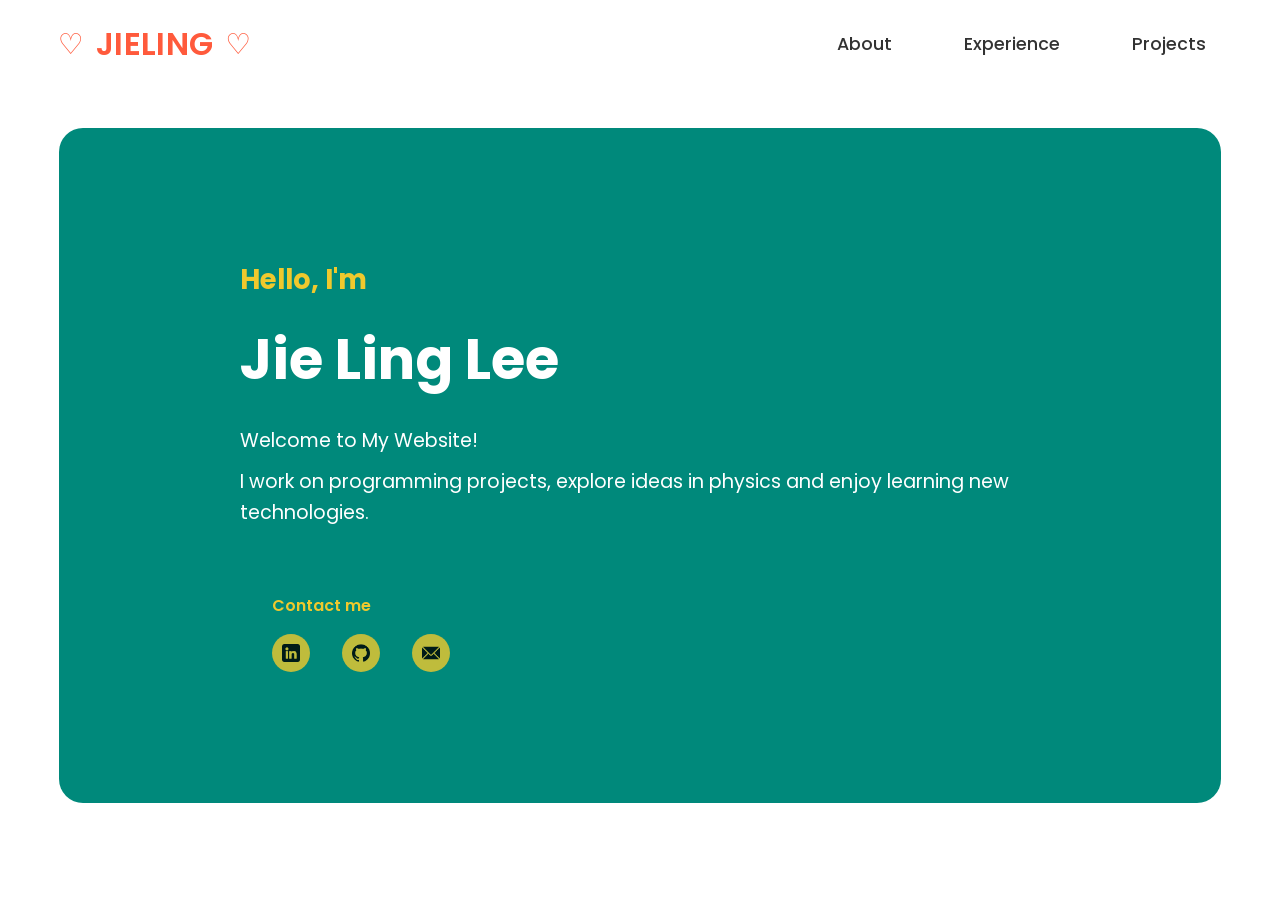
==== index.html @ e2e886c0 "new webpage" ====
<!DOCTYPE html>
<html lang="en">
<head>
    <meta charset="UTF-8">
    <meta name="viewport" content="width=device-width, initial-scale=1.0">
    <title>Jie Ling Lee Github IO Page</title>
    <link rel="stylesheet" href="assets/css/style.css">
    <link rel="stylesheet" href="assets/css/style_home.css">
    <link rel="preconnect" href="https://fonts.googleapis.com">
    <link rel="preconnect" href="https://fonts.gstatic.com" crossorigin>
    <link href="https://fonts.googleapis.com/css2?family=Poppins:wght@400;600;700;900&display=swap" rel="stylesheet">
</head>

<body>
    <!-- header section -->

    <header>
        <nav class="navbar" role="navigation" aria-label="Top Nav" >
            <div class="navbar__container">

                <a href="index.html" class="navbar__logo">
                    <span class="logo-heart">♡</span>
                    <span class="logo-text">JIELING</span>
                    <span class="logo-heart">♡</span>
                </a>

                <button class="navbar__toggle" aria-label="Open menu" aria-expanded="false">
                ☰
                </button>
                <ul class="navbar__menu">
                    <li class="navbar__item"><a href="/about.html" class="navbar__links">About</a></li>
                    <li class="navbar__item"><a href="/experience.html" class="navbar__links">Experience</a></li>
                    <li class="navbar__item"><a href="/project.html" class="navbar__links">Projects</a></li>
                </ul>
            </div>
        </nav>
    </header>

    <main>
    <section class="hero">
        <div class="hero__card">
            <div class="hero__text">
            <h2>Hello, I'm</h2>
            <h1>Jie Ling Lee</h1>

            <p>Welcome to My Website!</p>
            <p>I work on programming projects, explore ideas in physics and enjoy learning new technologies.</p>

            <div class="hero__contact">
                <h2>Contact me</h2>
                <div class="hero__links">
                    <a href="https://www.linkedin.com/in/jacqueline-lee-3b1a71204/" aria-label="LinkedIn">
                    <span class="contact-icon">
                        <img src="assets/images/linkedin.png" alt="LinkedIn">
                    </span>
                    </a>

                    <a href="https://github.com/liilee111" aria-label="Github">
                    <span class="contact-icon">
                        <img src="assets/images/github.png" alt="Github">
                    </span>
                    </a>

                    <a href="jacqueline891008@gmail.com" aria-label="Email">
                    <span class="contact-icon">
                        <img src="assets/images/email.png" alt="Email">
                    </span>
                    </a>
                </div>
            </div>
            </div>
        </div>
    </section>

    </main>
<script src="assets/js/script.js"></script>
</body>
</html>
---- assets/css/style.css ----
body {
  font-family: 'Poppins', system-ui, sans-serif;
}

.navbar__container{
  position: relative;
  width: 100%;
  box-sizing: border-box;
  display: flex;
  justify-content: space-between;
  align-items: center;
  height: 72px;
  padding: 0 50px;
  background: white;
  z-index: 1000;
}

.navbar__logo {
  display: flex;
  align-items: center;
  gap: 12px;

  text-decoration: none;
  font-size: 2rem;
  font-weight: 900;
  letter-spacing: 0.01em;
  color: #ff5a3c;
}

.logo-text {
  font-weight: 600;
}

.logo-heart {
  font-size: 1.8rem;
  font-weight: 700;
  line-height: 1;
}


.navbar__menu{
  display: flex;
  list-style: none;
  gap: 40px;
  align-items: center;
}

.navbar__links{
    color: #000;
    text-decoration: none;
    padding: 0 1rem; 
    display: flex; 
    justify-content: flex-start;  

    font-size: 1.1rem; 
    font-weight: 500;
    opacity: 0.8;
    transition: all 0.3s ease;
}


.navbar__links:hover{
    color: #efc92d; 
    opacity: 0.75;
}

.navbar__toggle {
  display: none;
}



@media screen and (max-width: 968px) {

  /* NAVBAR */
  .navbar__container {
    justify-content: flex-start;
    position: relative;          
    display: flex;
    align-items: center;
    height: 90px;
    padding: 0 18px;
  }

  /* LOGO: visually centered in the navbar */
  .navbar__logo {
    position: absolute;
    left: 50%;
    transform: translateX(-50%);
    display: inline-flex;
    align-items: center;
    gap: 12px;

    font-size: 1.8rem;
    text-decoration: none;
  }

  /* Hamburger button: fixed on the left */
  .navbar__toggle {
    display: block;
    position: relative;        
    z-index: 1001;
    background: none;
    border: none;
    cursor: pointer;
    padding: 0;
    font-size: 2.2rem;
  }

  /* Dropdown menu (slides DOWN) */
  .navbar__menu {
    display: flex;
    flex-direction: column;
    position: fixed;
    top: 90px;
    left: 0;                  
    width: 100%;
    max-height: 0;
    overflow: hidden;
    opacity: 0;

    background: white;
    transition: max-height 0.35s ease, opacity 0.25s ease;
    z-index: 1000;
    margin: 0;
    padding: 0;
    list-style: none;
  }

  .navbar__menu.active {
    max-height: 320px;
    opacity: 1;
  }

  .navbar__item {
    width: 100%;
    display: flex;
    margin-left: 70px;
    justify-content: flex-start;
  }

  .navbar__links {
    padding: 10px 12px;        
    font-size: 1rem;
  }
}
---- assets/css/style_home.css ----
.hero {
  min-height: 75vh;       
  display: flex;
  padding: 48px 0;
}

.hero__card {
  background-color: #00897B;
  border-radius: 24px;

  width: min(1300px, 92%);
  margin: 0 auto;

  display: flex;
  align-items: center;
  justify-content: space-between;

  padding: 64px 72px;
  box-sizing: border-box;
}

.hero__text {
  max-width: 800px;       
  margin: 0 auto;         
  text-align: left;    
}

.hero__text h2 {
  color: #efc92d;
  font-size: 1.7rem;
  margin: 0 0 16px 0;      
}

.hero__text h1 {
  color: white;
  font-size: 3.5rem;
  margin: 0 0 24px 0;     
}

.hero__text p {
  color: white;
  font-size: 1.2rem;
  line-height: 1.6;
  margin: 0 0 10px 0;            
}

.hero__text p:last-child{
  margin-bottom: 0;
}

.hero__image img {
  width: 240px;      
  height: auto;
  object-fit: cover;
  border-radius: 50%;
  transform: translate(-150px, -30px);
}

.hero__contact{ 
  margin-top: 4rem;
}


.hero__contact h2{
  color: #efc92d;
  font-size: 1rem;
  font-weight: 600;
  margin-bottom: 1rem;
  margin-left: 2rem;
}

.hero__links{
  margin-left: 2rem;
  display: flex;
  gap: 2rem;
  opacity: 1; 
}

.hero__links a{
  font-size: 1.1rem;
  color: #efc92d;
  text-decoration: none;
  opacity: 0.8;
  transition: opacity 0.2s ease, transform 0.2s ease;
}

.hero__links a:hover .contact-icon{
  background-color: #ffffff;
  transform: translateY(-2px);
}

.contact-icon{
  width: 38px;
  height: 38px;
  border-radius: 50%;
  background-color: #efc92d; 
  display: inline-flex;
  align-items: center;
  justify-content: center;
  transition: background-color 0.2s ease, transform 0.2s ease;
}

.contact-icon:hover{
  background-color: #ffffff;
}

.contact-icon img{
  width: 18px;
  height: 18px;
  object-fit: contain;
}
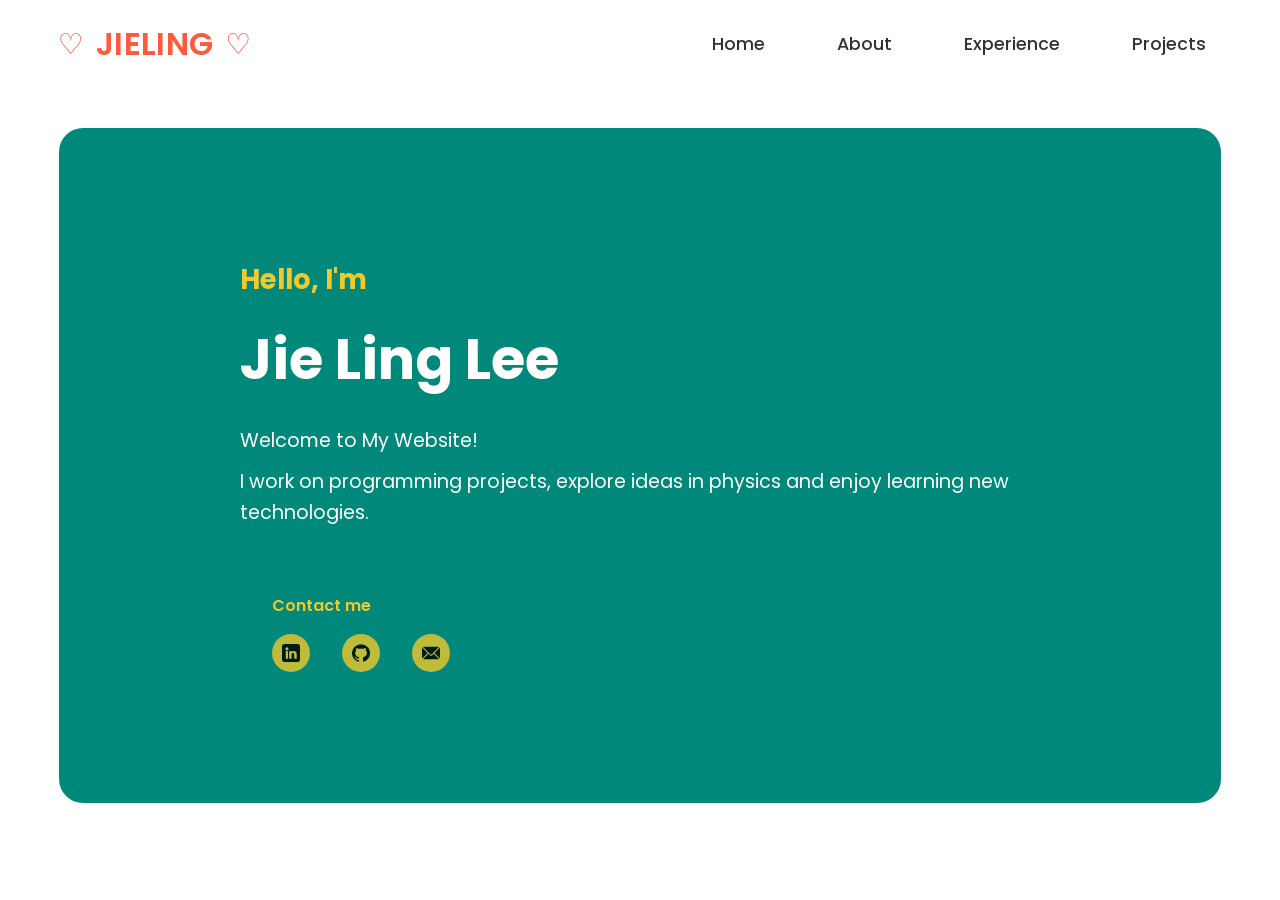
==== commit 28188cb7: "updata" ====
--- a/index.html
+++ b/index.html
@@ -12,30 +12,7 @@
 </head>
 
 <body>
-    <!-- header section -->
-
-    <header>
-        <nav class="navbar" role="navigation" aria-label="Top Nav" >
-            <div class="navbar__container">
-
-                <a href="index.html" class="navbar__logo">
-                    <span class="logo-heart">♡</span>
-                    <span class="logo-text">JIELING</span>
-                    <span class="logo-heart">♡</span>
-                </a>
-
-                <button class="navbar__toggle" aria-label="Open menu" aria-expanded="false">
-                ☰
-                </button>
-                <ul class="navbar__menu">
-                    <li class="navbar__item"><a href="/about.html" class="navbar__links">About</a></li>
-                    <li class="navbar__item"><a href="/experience.html" class="navbar__links">Experience</a></li>
-                    <li class="navbar__item"><a href="/project.html" class="navbar__links">Projects</a></li>
-                </ul>
-            </div>
-        </nav>
-    </header>
-
+    <div id="navbar"></div>
     <main>
     <section class="hero">
         <div class="hero__card">
@@ -61,7 +38,7 @@
                     </span>
                     </a>
 
-                    <a href="jacqueline891008@gmail.com" aria-label="Email">
+                    <a href="mailto:jacqueline891008@gmail.com" aria-label="Email">
                     <span class="contact-icon">
                         <img src="assets/images/email.png" alt="Email">
                     </span>
@@ -74,5 +51,6 @@
 
     </main>
 <script src="assets/js/script.js"></script>
+<script src="assets/js/navbar.js"></script>
 </body>
 </html>
--- a/assets/css/style.css
+++ b/assets/css/style.css
@@ -1,5 +1,43 @@
 body {
   font-family: 'Poppins', system-ui, sans-serif;
+  transition: opacity 0.6s ease;
+}
+
+body.loaded {
+  opacity: 1;
+}
+
+body.fade-out {
+  opacity: 0;
+}
+
+
+#page-transition{
+  position: fixed;
+  inset: 0;
+  display: grid;
+  place-items: center;
+  background: transparent;
+  opacity: 0;
+  pointer-events: none;
+  transition: opacity 0.2s ease;
+  z-index: 9999;
+}
+
+#page-transition.show{
+  opacity: 1;
+}
+
+#page-transition .heart{
+  font-size: 56px;
+  color: red;
+  transform: scale(0.9);
+  animation: heartPulse 0.6s ease-in-out infinite;
+}
+
+@keyframes heartPulse{
+  0%, 100% { transform: scale(0.9); }
+  50%      { transform: scale(1.1); }
 }
 
 .navbar__container{
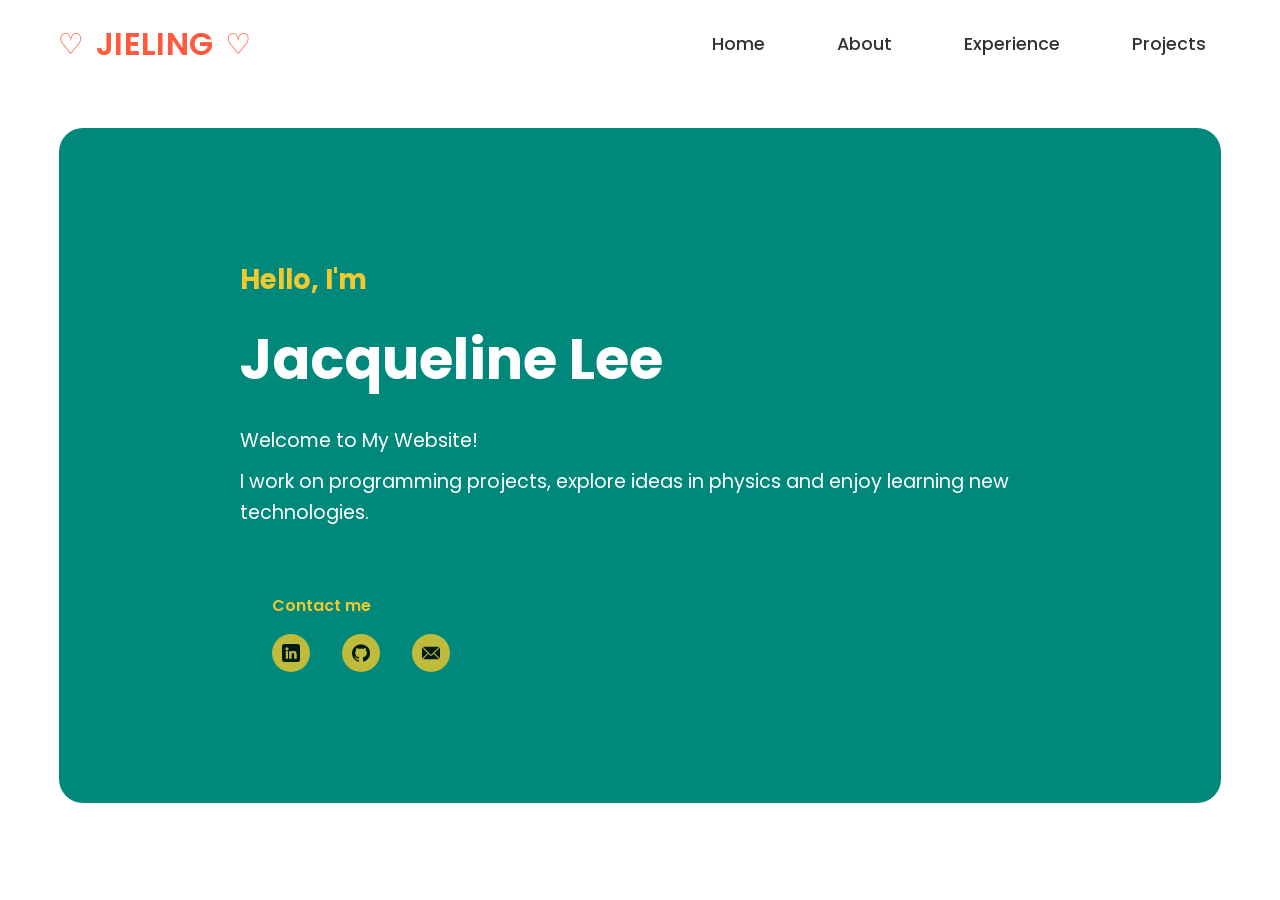
==== commit ffa65b00: "change name" ====
--- a/index.html
+++ b/index.html
@@ -18,7 +18,7 @@
         <div class="hero__card">
             <div class="hero__text">
             <h2>Hello, I'm</h2>
-            <h1>Jie Ling Lee</h1>
+            <h1>Jacqueline Lee</h1>
 
             <p>Welcome to My Website!</p>
             <p>I work on programming projects, explore ideas in physics and enjoy learning new technologies.</p>
